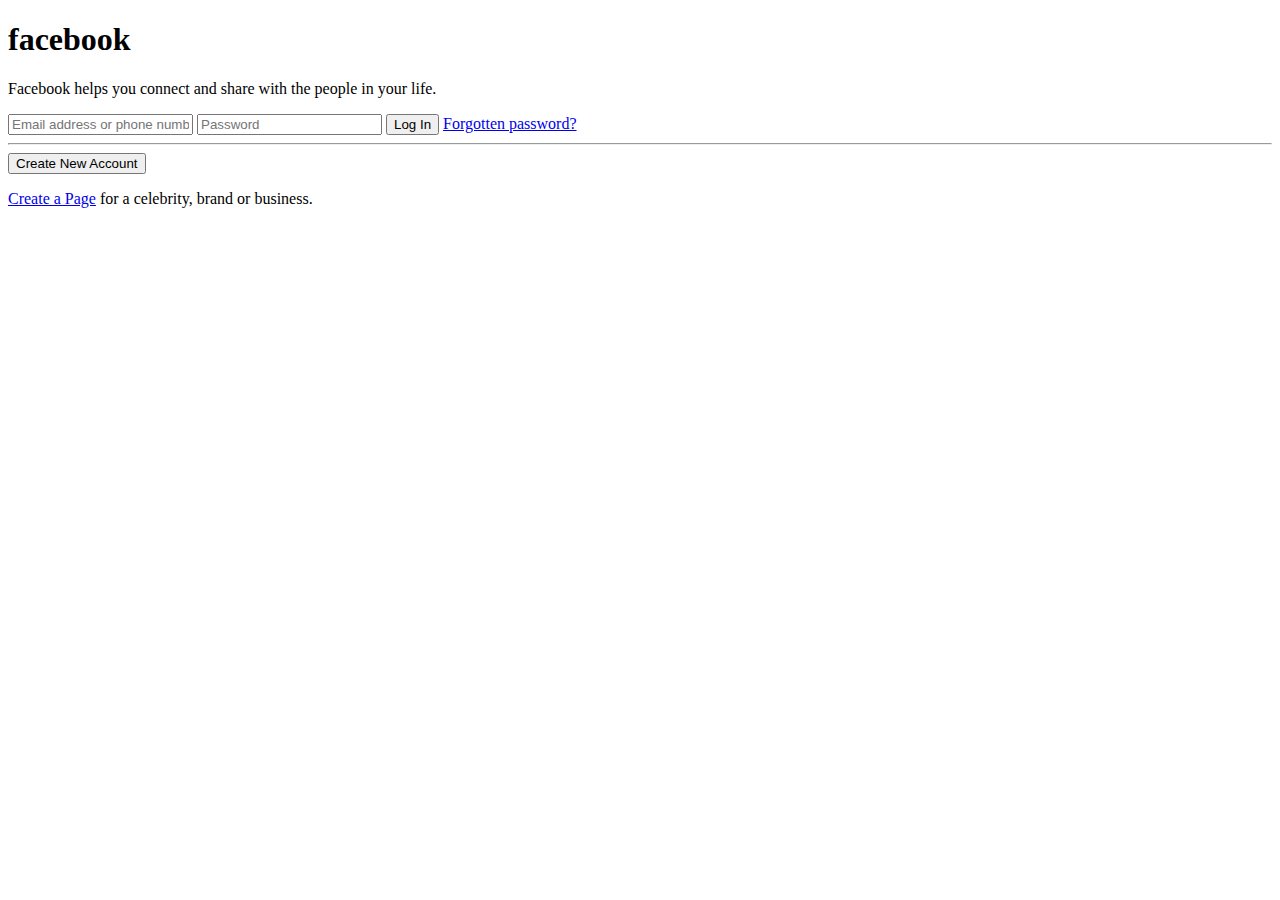
==== index.html @ 24f61416 "Rename Facebook.html to index.html" ====
<!DOCTYPE html>
<html lang="en">
<head>
    <meta charset="UTF-8">
    <meta name="viewport" content="width=device-width, initial-scale=1.0">
    <link rel="stylesheet" href="Facebook.css">
    <title>Facebook - log in or sign up</title>
</head>
<body>
    <div class="box">   
        <div class="login-text card">
            <h1>facebook</h1>
            <p>Facebook helps you connect and share with the people in your life.</p>
        </div>
        <form class="card">
            <div class="login-form">
                <input type="email" class="input-box" placeholder="Email address or phone number" pattern=".+@globex\.com" required> 
                <input type="password" class="input-box" placeholder="Password" pattern="(?=.*\d)(?=.*[a-z])(?=.*[A-Z]).{8,}" required> 
                <button type="submit" class="login" >Log In</button>
                <a href="#" class="link">Forgotten password?</a>
                <hr class="hrstyle">
                <button type="button" class="create">Create New Account</button>
            </div>
            <p><a href="#" class="page">Create a Page</a> for a celebrity, brand or business.</p>
        </form>
    </div>
</body>
</html>
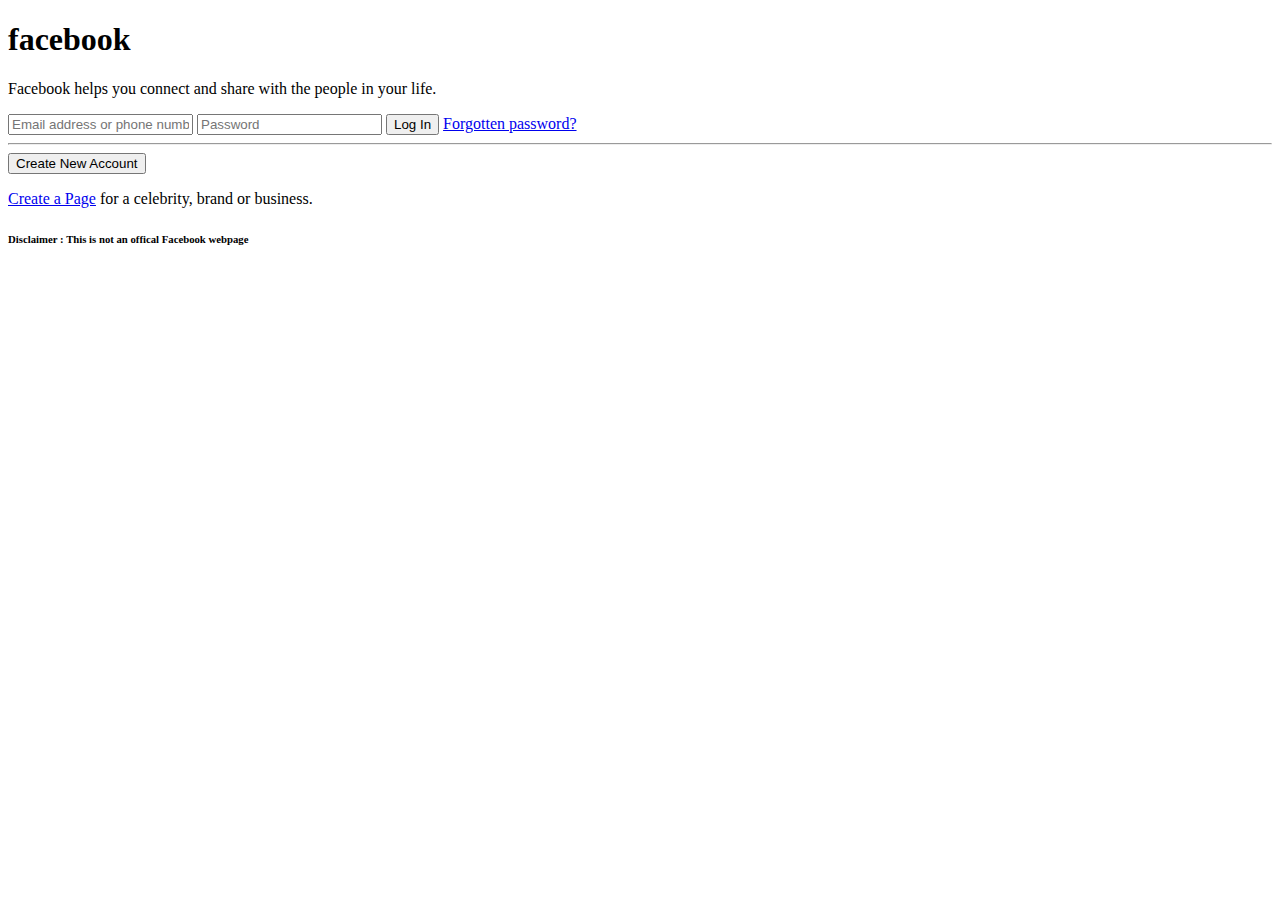
==== commit ba917b89: "Update index.html" ====
--- a/index.html
+++ b/index.html
@@ -23,6 +23,7 @@
             </div>
             <p><a href="#" class="page">Create a Page</a> for a celebrity, brand or business.</p>
         </form>
+        <h6><b>Disclaimer : </b> This is not an offical Facebook webpage</h6>
     </div>
 </body>
 </html>
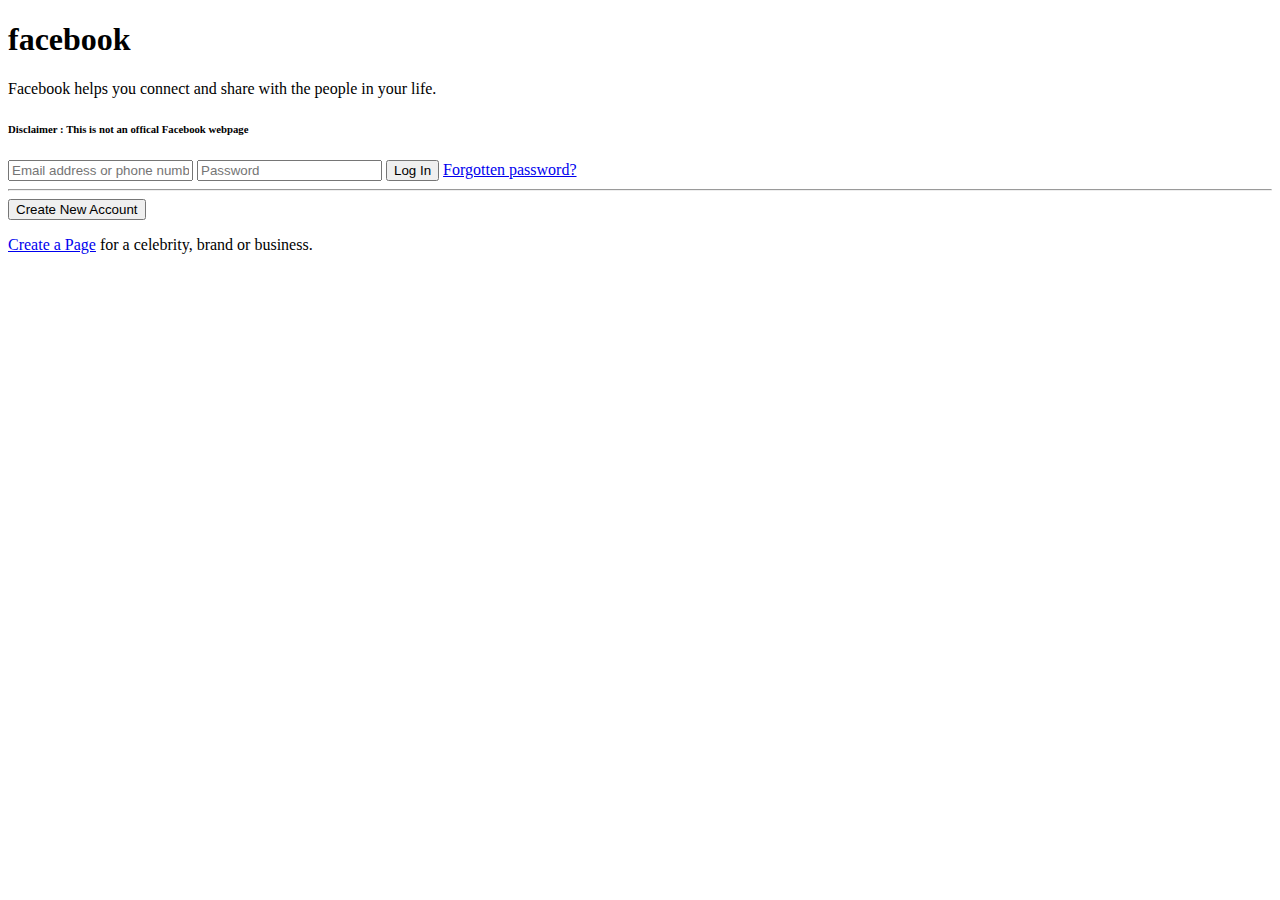
==== commit 01e24619: "Update index.html" ====
--- a/index.html
+++ b/index.html
@@ -11,6 +11,7 @@
         <div class="login-text card">
             <h1>facebook</h1>
             <p>Facebook helps you connect and share with the people in your life.</p>
+            <h6><b>Disclaimer : </b> This is not an offical Facebook webpage</h6>
         </div>
         <form class="card">
             <div class="login-form">
@@ -23,7 +24,6 @@
             </div>
             <p><a href="#" class="page">Create a Page</a> for a celebrity, brand or business.</p>
         </form>
-        <h6><b>Disclaimer : </b> This is not an offical Facebook webpage</h6>
     </div>
 </body>
 </html>
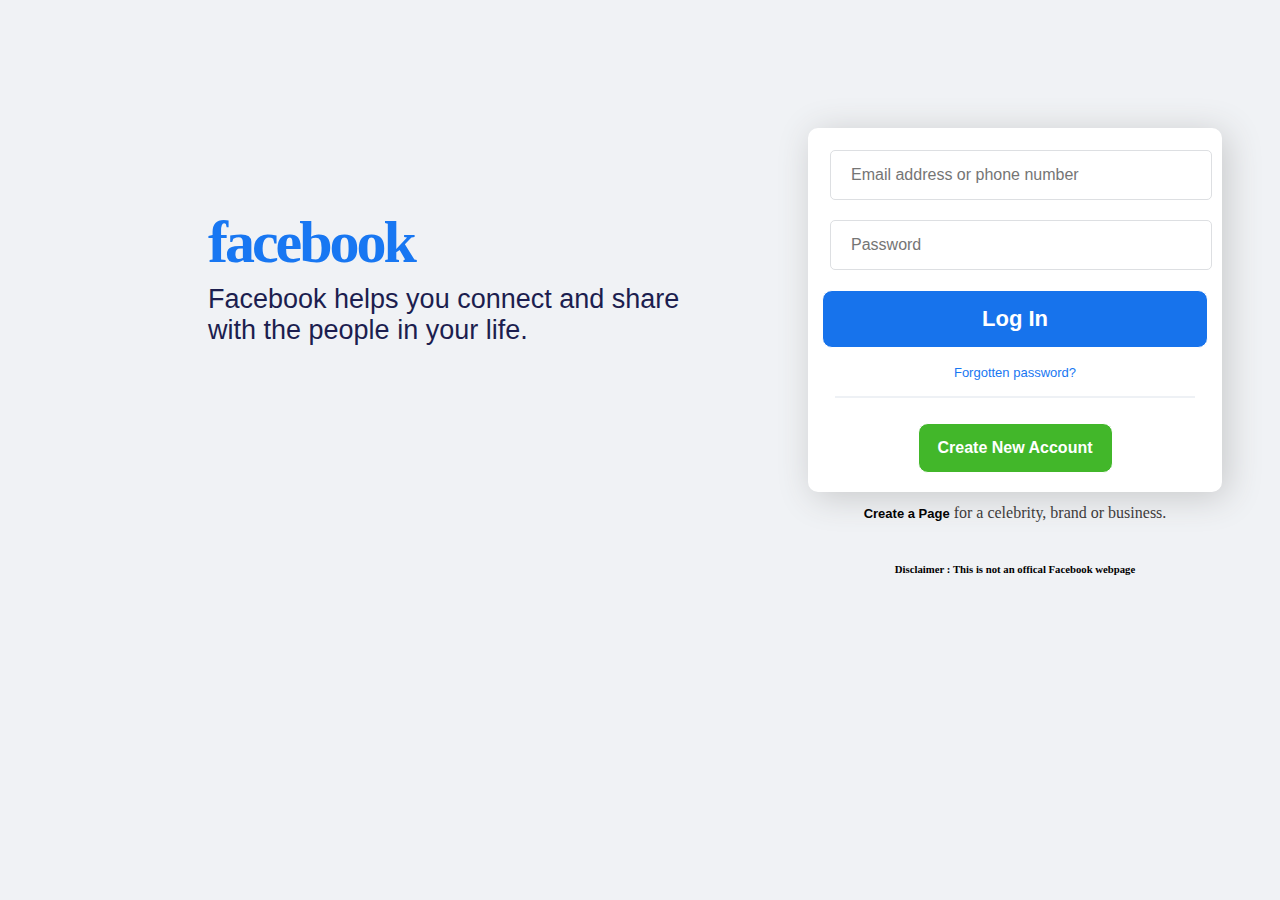
==== commit f37c5dc0: "Update index.html" ====
--- a/index.html
+++ b/index.html
@@ -10,8 +10,7 @@
     <div class="box">   
         <div class="login-text card">
             <h1>facebook</h1>
-            <p>Facebook helps you connect and share with the people in your life.</p>
-            <h6><b>Disclaimer : </b> This is not an offical Facebook webpage</h6>
+            <p>Facebook helps you connect and share with the people in your life.</p>    
         </div>
         <form class="card">
             <div class="login-form">
@@ -23,6 +22,7 @@
                 <button type="button" class="create">Create New Account</button>
             </div>
             <p><a href="#" class="page">Create a Page</a> for a celebrity, brand or business.</p>
+            <h6><b>Disclaimer : </b> This is not an offical Facebook webpage</h6>
         </form>
     </div>
 </body>
--- a/Facebook.css
+++ b/Facebook.css
@@ -0,0 +1,192 @@
+body{
+    display: flex;
+    background: #F0F2F5;
+}
+.box{
+    position: relative;
+    display: flex;
+    justify-content: center;
+    align-items: center;
+    flex-wrap: wrap; 
+    margin: 0 150px 0 0;
+}
+.box .card{
+    position: relative;
+    max-width: 500px;
+    display: flex;
+    flex-direction: column;
+}
+.login-text .card{
+    width: 500px;
+}
+.login-text{
+    margin: 0 0 20px 0 ;
+    position: relative;
+    left: 200px;
+}
+.login-text h1{
+    font-family:'Century Gothic' ;
+    font-weight: 900;
+    font-size: 60px;
+    letter-spacing: -3px;
+    color: #1877F2;
+    line-height: normal;
+}
+.login-text p{
+    position: relative;
+    top: -60px;
+    font-family: Helvetica;
+    font-weight: 200;
+    font-size: 27px;
+    color: #1C1E4F;
+    line-height: normal;
+}
+form {
+    text-align: center;
+    border: 2px solid #FFFFFF;
+    border-radius: 10px;
+    position: relative;
+    left: 300px;
+    padding: 10px;
+    background: #FFFFFF;
+    box-shadow:5px 5px 35px #c7c8c9 ;
+}
+
+form.card{
+    margin: 120px 0 ;
+    width: 390px;
+    height: 340px;
+}
+.input-box {
+    border: 1px solid #DDDFE2;
+    border-radius: 5px;
+    padding: 15px 20px;
+    margin: 10px;
+    width: 340px;
+    font-size: medium;
+}
+.input-box:hover{
+    border: 1px solid #1877F2 ;
+    box-shadow:0 0 2px #1877F2 ;
+}
+a{
+    text-decoration: none;
+    font-family: sans-serif;
+    font-size: small;
+}
+a.link{  
+    color: #1877F2;
+}
+a.page{
+    color: #030303;
+    font-weight: bolder;
+}
+a:hover{
+    text-decoration: underline;
+}
+p{color: rgb(61, 59, 59);}
+hr.hrstyle{
+    border: 0.1px solid #eef1f5;
+    margin: 15px;
+}
+button{
+    padding: 15px;
+    margin: 10px 0 15px 0;
+    border: 1px solid ;
+    border-radius: 10px;
+    color: #FFFFFF;
+    cursor: pointer;
+    font-weight: 600;
+}
+button.login{
+    width: 99%;
+    font-size: 22px;
+    background: #1773EC;
+}
+button.login:hover{background: #3182eb;}
+button.create{
+    width: 50%;
+    font-size: medium;
+    background: #42B72A;
+}
+button.create:hover{
+    background: #2ba812;
+}
+
+@media (max-width: 670){
+    .box{
+        position: relative;
+        display: flex;
+        justify-content: center;
+        align-items: center;
+        flex-wrap: wrap; 
+    }
+    .box .card{
+        position: relative;
+        max-width: 300px;
+        display: flex;
+        flex-direction: column;
+    }
+    .login-text .card{
+        width: 200px;
+    }
+    .login-text{
+        margin: 0;
+        position: relative;
+        left: 0;
+    }
+    .login-text p{
+        font-size: 20px;
+    }
+    form {
+        position: relative;
+        left: 0;
+    }
+    form.card{
+        margin: 0;
+        height: 350px;
+    }
+    .input-box {
+        width: 240px;
+    }
+}
+
+@media (max-width: 1200px){
+    .box{
+        position: relative;
+        display: flex;
+        justify-content: center;
+        align-items: center;
+        flex-wrap: wrap; 
+        margin: 100px 0 0 20px;
+    }
+    .box .card{
+        position: relative;
+        max-width: 500px;
+        display: flex;
+        flex-direction: column;
+    }
+    .login-text .card{
+        width: 500px;
+    }
+    .login-text{
+        margin: 0 50px 0 50px;
+        position: relative;
+        left: 0;
+    }
+    .login-text p{
+        font-size: 20px;
+    }
+    form {
+        position: relative;
+        left: 0;
+    }
+    form.card{
+        margin: 0;
+        height: 350px;
+    }
+    .input-box {
+        width: 340px;
+    }
+}
+
